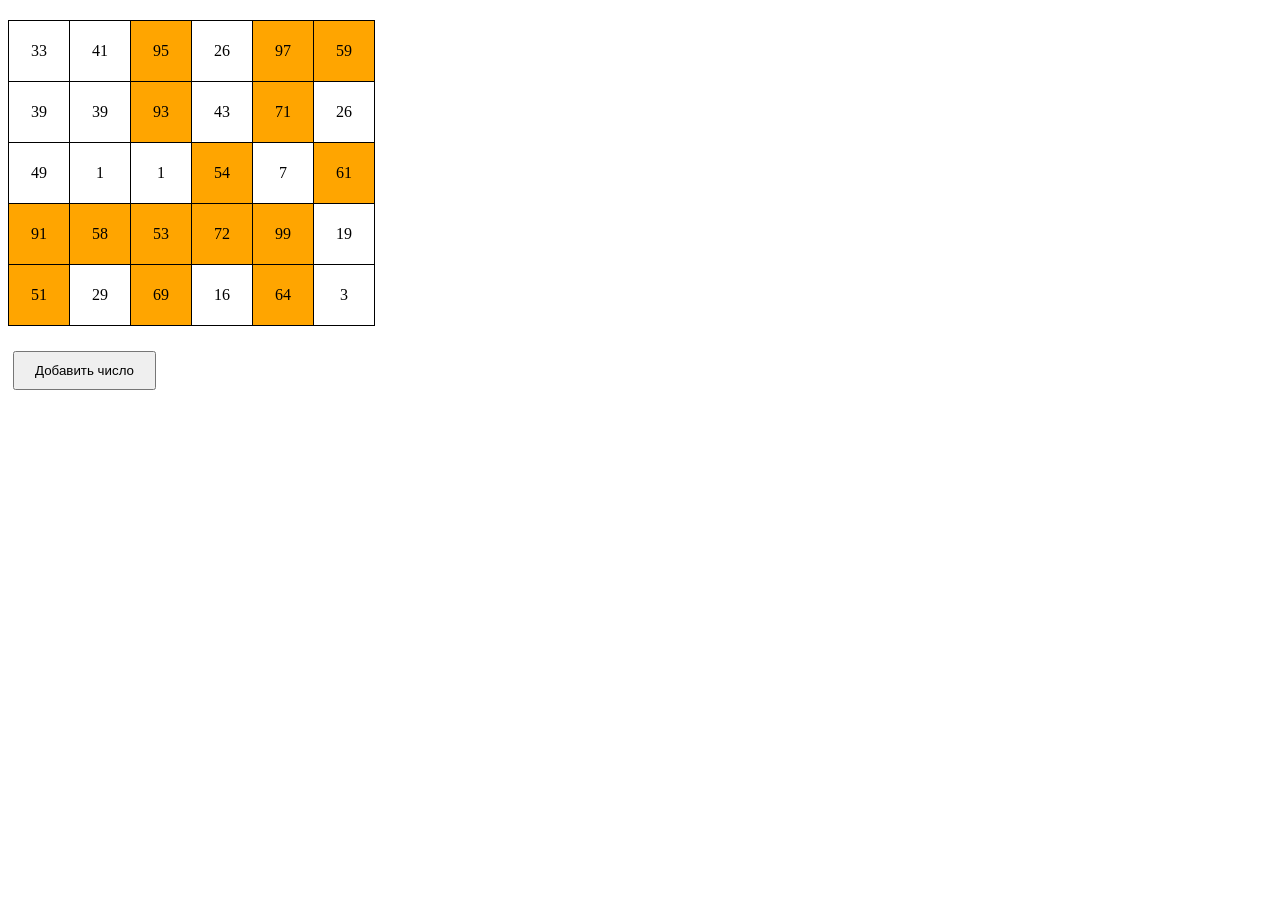
==== kt1-number-table/index.html @ bbb155a5 "Rebuild checkpoints 3 to 6 and add checkpoints 1 and 2" ====
<!DOCTYPE html>
<html lang="ru">
<head>
    <meta charset="UTF-8">
    <meta name="viewport" content="width=device-width, initial-scale=1.0">
    <title>JS DOM CP1</title>
    <link rel="stylesheet" href="T1.css">
</head>
<body>
    <div id="table-container"></div>
    <button onclick="foo()">Добавить число</button>

    <script src="T1.js"></script>
</body>
</html>
---- kt1-number-table/T1.css ----
table {
    border-collapse: collapse;
    margin: 20px 0;
}

td {
    border: 1px solid #000;
    padding: 10px;
    text-align: center;
    width: 40px;
    height: 40px;
}

.orange {
    background-color: orange;
}

button {
    padding: 10px 20px;
    margin: 5px;
    cursor: pointer;
}
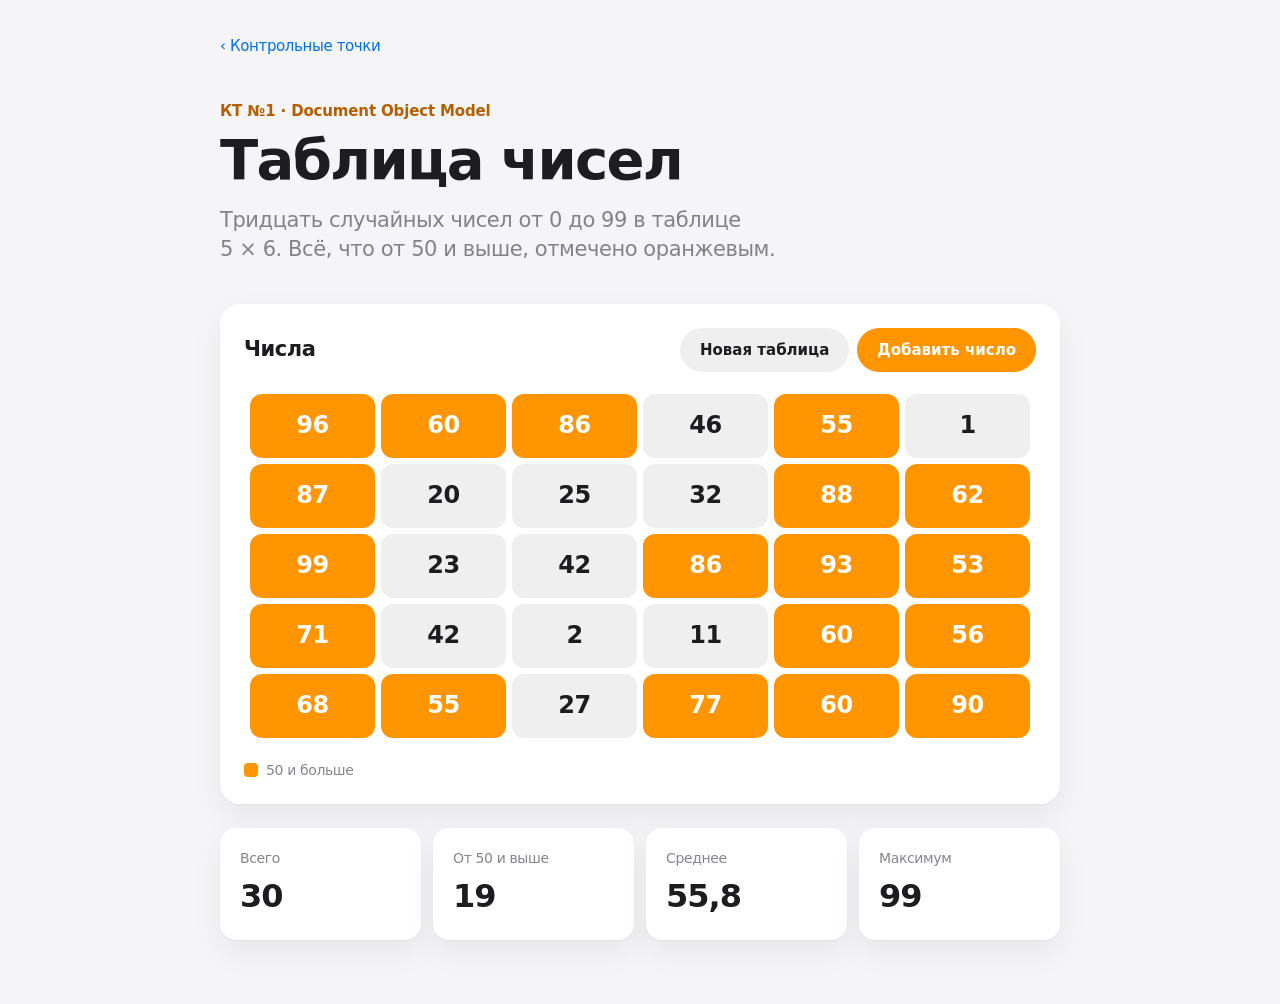
==== commit cdf64308: "Redesign every checkpoint along Apple HIG Co-Authored-By: Claude Opus 5.5 <noreply@anthropic.com>" ====
--- a/kt1-number-table/index.html
+++ b/kt1-number-table/index.html
@@ -1,15 +1,42 @@
-<!DOCTYPE html>
+<!doctype html>
 <html lang="ru">
 <head>
-    <meta charset="UTF-8">
-    <meta name="viewport" content="width=device-width, initial-scale=1.0">
-    <title>JS DOM CP1</title>
-    <link rel="stylesheet" href="T1.css">
+<meta charset="utf-8">
+<meta name="viewport" content="width=device-width, initial-scale=1, viewport-fit=cover">
+<meta name="color-scheme" content="light dark">
+<title>Таблица чисел — КТ №1</title>
+<link rel="stylesheet" href="style.css">
 </head>
 <body>
-    <div id="table-container"></div>
-    <button onclick="foo()">Добавить число</button>
+<main class="page">
+  <a class="crumb" href="../">‹ Контрольные точки</a>
+  <header class="intro">
+    <p class="eyebrow">КТ №1 · Document Object Model</p>
+    <h1>Таблица чисел</h1>
+    <p class="lede">Тридцать случайных чисел от&nbsp;0 до&nbsp;99 в&nbsp;таблице 5&nbsp;×&nbsp;6. Всё, что от&nbsp;50 и&nbsp;выше, отмечено оранжевым.</p>
+  </header>
 
-    <script src="T1.js"></script>
+  <section class="card" aria-labelledby="table-title">
+    <div class="card-head">
+      <h2 id="table-title">Числа</h2>
+      <div class="actions">
+        <button class="plain" type="button" id="reset">Новая таблица</button>
+        <button class="filled" onclick="foo()">Добавить число</button>
+      </div>
+    </div>
+    <div class="scroller">
+      <table id="numbers" aria-describedby="legend"></table>
+    </div>
+    <p class="legend" id="legend"><span class="swatch" aria-hidden="true"></span>50 и больше</p>
+  </section>
+
+  <dl class="stats" aria-live="polite">
+    <div><dt>Всего</dt><dd id="stat-count">0</dd></div>
+    <div><dt>От 50 и выше</dt><dd id="stat-high">0</dd></div>
+    <div><dt>Среднее</dt><dd id="stat-avg">0</dd></div>
+    <div><dt>Максимум</dt><dd id="stat-max">0</dd></div>
+  </dl>
+</main>
+<script src="script.js"></script>
 </body>
 </html>
--- a/kt1-number-table/style.css
+++ b/kt1-number-table/style.css
@@ -0,0 +1,157 @@
+:root {
+  color-scheme: light dark;
+  --bg: #f5f5f7;
+  --surface: #ffffff;
+  --label: #1d1d1f;
+  --label-2: rgba(60, 60, 67, 0.62);
+  --separator: rgba(60, 60, 67, 0.14);
+  --fill: rgba(120, 120, 128, 0.12);
+  --accent: #ff9500;
+  --accent-ink: #b45f00;
+  --accent-soft: rgba(255, 149, 0, 0.16);
+  --shadow: 0 1px 2px rgba(0, 0, 0, 0.04), 0 12px 32px rgba(0, 0, 0, 0.06);
+  --spring: cubic-bezier(0.34, 1.3, 0.64, 1);
+  --ease: cubic-bezier(0.25, 0.1, 0.25, 1);
+}
+
+@supports (animation-timing-function: linear(0, 1)) {
+  :root { --spring: linear(0, 0.012, 0.049, 0.107, 0.185, 0.278, 0.383, 0.493, 0.601, 0.702, 0.791, 0.865, 0.924, 0.967, 0.995, 1.013, 1.019, 1.016, 1.009, 1.003, 1); }
+}
+
+@media (prefers-color-scheme: dark) {
+  :root {
+    --bg: #000000;
+    --surface: #1c1c1e;
+    --label: #f5f5f7;
+    --label-2: rgba(235, 235, 245, 0.62);
+    --separator: rgba(84, 84, 88, 0.5);
+    --fill: rgba(120, 120, 128, 0.24);
+    --accent: #ff9f0a;
+    --accent-ink: #ffb340;
+    --accent-soft: rgba(255, 159, 10, 0.2);
+    --shadow: 0 0 0 0 transparent;
+  }
+}
+
+* { box-sizing: border-box; }
+
+body {
+  margin: 0;
+  background: var(--bg);
+  color: var(--label);
+  font: 17px/1.47 -apple-system, BlinkMacSystemFont, "SF Pro Text", system-ui, "Segoe UI", Roboto, sans-serif;
+  letter-spacing: -0.022em;
+  -webkit-font-smoothing: antialiased;
+}
+
+.page {
+  max-width: 880px;
+  margin: 0 auto;
+  padding: max(24px, env(safe-area-inset-top)) max(20px, env(safe-area-inset-right)) 64px max(20px, env(safe-area-inset-left));
+}
+
+.crumb {
+  display: inline-flex;
+  align-items: center;
+  min-height: 44px;
+  color: #0071e3;
+  text-decoration: none;
+  font-size: 15px;
+}
+.crumb:hover { text-decoration: underline; }
+
+.intro { padding: 32px 0 40px; }
+.eyebrow { margin: 0 0 8px; color: var(--accent-ink); font-size: 15px; font-weight: 600; letter-spacing: -0.01em; }
+h1 {
+  margin: 0;
+  font: 700 clamp(2.5rem, 2.6vw + 1.6rem, 3.5rem)/1.07 -apple-system, BlinkMacSystemFont, "SF Pro Display", system-ui, sans-serif;
+  letter-spacing: -0.03em;
+}
+.lede { margin: 16px 0 0; max-width: 560px; font-size: 21px; line-height: 1.38; color: var(--label-2); letter-spacing: -0.02em; }
+
+.card {
+  background: var(--surface);
+  border-radius: 20px;
+  box-shadow: var(--shadow);
+  padding: 24px;
+}
+
+.card-head {
+  display: flex;
+  flex-wrap: wrap;
+  align-items: center;
+  justify-content: space-between;
+  gap: 16px;
+  margin-bottom: 16px;
+}
+h2 { margin: 0; font-size: 21px; font-weight: 600; letter-spacing: -0.02em; }
+.actions { display: flex; gap: 8px; flex-wrap: wrap; }
+
+button {
+  min-height: 44px;
+  padding: 0 20px;
+  border: 0;
+  border-radius: 999px;
+  font: inherit;
+  font-size: 15px;
+  font-weight: 600;
+  cursor: pointer;
+  transition: transform 280ms var(--spring), background 180ms var(--ease);
+}
+button:active { transform: scale(0.96); }
+.filled { background: var(--accent); color: #fff; }
+.filled:hover { background: color-mix(in srgb, var(--accent) 88%, #000); }
+.plain { background: var(--fill); color: var(--label); }
+.plain:hover { background: color-mix(in srgb, var(--fill) 100%, var(--label) 6%); }
+:focus-visible { outline: 3px solid color-mix(in srgb, #0071e3 60%, transparent); outline-offset: 2px; }
+
+.scroller { overflow-x: auto; margin: 0 -8px; padding: 0 8px; }
+
+table {
+  width: 100%;
+  min-width: 420px;
+  border-collapse: separate;
+  border-spacing: 6px;
+  table-layout: fixed;
+  font-variant-numeric: tabular-nums;
+}
+
+td {
+  height: 64px;
+  border-radius: 12px;
+  background: var(--fill);
+  text-align: center;
+  font-size: 24px;
+  font-weight: 600;
+  letter-spacing: -0.02em;
+  transition: background 240ms var(--ease), color 240ms var(--ease);
+}
+td.orange { background: var(--accent); color: #fff; }
+td.empty { background: none; box-shadow: inset 0 0 0 1px var(--separator); }
+td.new { animation: pop 420ms var(--spring) both; }
+@keyframes pop { from { transform: scale(0.6); opacity: 0; } }
+
+.legend { display: flex; align-items: center; gap: 8px; margin: 16px 0 0; color: var(--label-2); font-size: 14px; }
+.swatch { width: 14px; height: 14px; border-radius: 4px; background: var(--accent); }
+
+.stats {
+  display: grid;
+  grid-template-columns: repeat(4, 1fr);
+  gap: 12px;
+  margin: 24px 0 0;
+}
+.stats div { padding: 20px; border-radius: 16px; background: var(--surface); box-shadow: var(--shadow); }
+.stats dt { color: var(--label-2); font-size: 14px; }
+.stats dd { margin: 4px 0 0; font-size: 32px; font-weight: 700; letter-spacing: -0.03em; font-variant-numeric: tabular-nums; }
+
+@media (max-width: 640px) {
+  .intro { padding: 16px 0 28px; }
+  .lede { font-size: 19px; }
+  .card { padding: 16px; border-radius: 16px; }
+  td { height: 52px; font-size: 19px; border-radius: 10px; }
+  .stats { grid-template-columns: repeat(2, 1fr); }
+}
+
+@media (prefers-reduced-motion: reduce) {
+  *, *::before, *::after { animation-duration: 1ms !important; transition-duration: 1ms !important; }
+}
